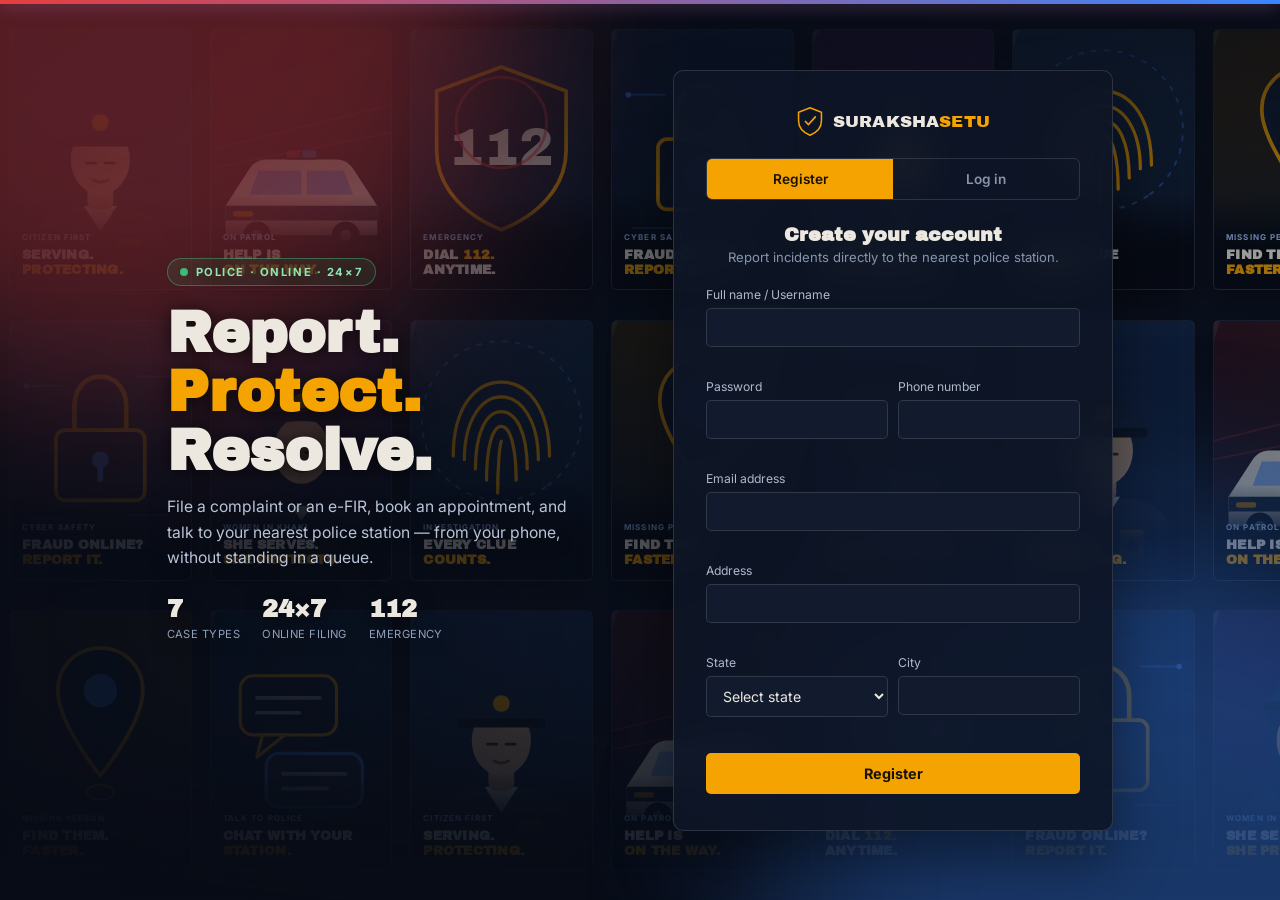
==== src/main/webapp/index.html @ 163b9b3d "SurakshaSetu: crime reporting system with JSP dashboard, officer data and Render deployment" ====
<!DOCTYPE html>
<html lang="en">
<head>
<meta charset="UTF-8">
<meta name="viewport" content="width=device-width, initial-scale=1, viewport-fit=cover">
<title>SurakshaSetu — Report. Protect. Resolve.</title>
<link href="https://fonts.googleapis.com/css2?family=Archivo+Black&family=Inter:wght@400;500;600;700&display=swap" rel="stylesheet">
<style>
  :root{
    --ink:#0B1220; --panel:#121B2E; --steel:#1B2A41;
    --paper:#ECE8DF; --amber:#F4A300; --green:#3DBE7A; --blue:#3A86FF;
    --line: rgba(236,232,223,0.14);
  }
  *{box-sizing:border-box; margin:0; padding:0;}
  html{scroll-padding-top:env(safe-area-inset-top,0px);}
  body{
    font-family:'Inter',sans-serif; background:var(--ink); color:var(--paper);
    min-height:100vh; padding-top:env(safe-area-inset-top,0px); padding-bottom:env(safe-area-inset-bottom,0px);
    overflow-x:hidden; position:relative;
  }

  /* ---------- Full-bleed animated poster background ---------- */
  .bg{position:fixed; inset:0; z-index:0; overflow:hidden;}
  .bg::after{
    content:""; position:absolute; inset:0; z-index:2;
    background:radial-gradient(ellipse at center, rgba(11,18,32,.55) 0%, rgba(11,18,32,.88) 62%, rgba(11,18,32,.97) 100%);
  }
  .rows{position:absolute; inset:0; display:flex; flex-direction:column; justify-content:space-evenly;}
  .row{display:flex; width:max-content;}
  .row.r1{animation:slide 48s linear infinite;}
  .row.r2{animation:slide 65s linear infinite; opacity:.75;}
  .row.r3{animation:slide 80s linear infinite; opacity:.55;}
  @keyframes slide{ from{transform:translateX(-50%);} to{transform:translateX(0);} }
  @media (prefers-reduced-motion: reduce){ .row{animation:none;} }

  .tile{
    width:280px; height:220px; flex-shrink:0; margin:0 10px; border-radius:8px;
    border:1px solid var(--line); position:relative; overflow:hidden;
    display:flex; flex-direction:column; justify-content:flex-end; padding:0;
  }
  .tile.a{background:linear-gradient(165deg,#15233C 0%,#0E1A2E 100%);}
  .tile.b{background:linear-gradient(165deg,#1A2A44 0%,#101C32 100%);}
  .tile.c{background:linear-gradient(165deg,#112036 0%,#0B1526 100%);}
  .tile.d{background:linear-gradient(165deg,#17273F 0%,#0F1B2F 100%);}
  .tile .art{
    flex:1; display:flex; align-items:center; justify-content:center; position:relative;
    background:repeating-linear-gradient(135deg, transparent 0 16px, rgba(244,163,0,0.05) 16px 32px);
  }
  .tile .art svg{width:88px; height:88px;}
  .tile .caption{padding:14px 18px 16px;}
  .tile h3{font-family:'Archivo Black',sans-serif; font-size:.92rem; line-height:1.2; color:var(--paper);}
  .tile h3 em{font-style:normal; color:var(--amber);}
  .tile p{font-size:.68rem; color:#8FA0BC; margin-top:5px;}
  .tile .badge{
    position:absolute; top:12px; left:12px; font-size:.58rem; font-weight:700; letter-spacing:.08em;
    padding:4px 8px; border-radius:3px; background:rgba(61,190,122,.15); color:var(--green); border:1px solid rgba(61,190,122,.4); z-index:2;
  }
  .tile .sirens{position:absolute; top:0; left:0; right:0; height:4px; display:flex;}
  .tile .sirens span{flex:1;}
  .tile .sirens span:first-child{background:var(--amber); opacity:.8;}
  .tile .sirens span:last-child{background:var(--blue); opacity:.8;}

  /* ---------- Centered form ---------- */
  .stage{position:relative; z-index:5; min-height:100vh; display:flex; align-items:center; justify-content:center; padding:40px 20px;}
  .card{
    width:100%; max-width:440px; background:rgba(18,27,46,.82); backdrop-filter:blur(14px);
    border:1px solid var(--line); border-radius:10px; padding:36px 32px; box-shadow:0 30px 60px rgba(0,0,0,.45);
  }
  .brand{display:flex; align-items:center; gap:10px; justify-content:center; margin-bottom:22px;}
  .shield{width:26px; height:29px; flex-shrink:0;}
  .brand span{font-family:'Archivo Black',sans-serif; font-size:1.05rem; letter-spacing:.01em;}
  .brand span em{font-style:normal; color:var(--amber);}

  .tabs{display:flex; border:1px solid var(--line); border-radius:6px; overflow:hidden; margin-bottom:24px;}
  .tabs button{
    flex:1; padding:12px; background:transparent; color:#8795AC; border:none; cursor:pointer;
    font-family:'Inter',sans-serif; font-weight:600; font-size:.85rem; transition:background .15s, color .15s;
  }
  .tabs button.active{background:var(--amber); color:#1a1200;}

  .view{display:none;} .view.active{display:block;}
  h3.title{font-family:'Archivo Black',sans-serif; font-size:1.2rem; margin-bottom:4px; text-align:center;}
  .sub{color:#8795AC; font-size:.82rem; margin-bottom:22px; text-align:center;}

  .field{margin-bottom:14px;}
  .field label{display:block; font-size:.76rem; color:#AEB9CC; margin-bottom:6px;}
  .field input, .field select{
    width:100%; padding:10px 12px; background:var(--panel); border:1px solid var(--line);
    border-radius:5px; color:var(--paper); font-size:.88rem; font-family:'Inter',sans-serif;
  }
  .field input:focus, .field select:focus{outline:2px solid var(--amber); outline-offset:1px; border-color:var(--amber);}
  .row2{display:grid; grid-template-columns:1fr 1fr; gap:10px;}
  .err{font-size:.72rem; color:#FF8585; margin-top:4px; min-height:14px;}

  .submit{
    width:100%; padding:12px; background:var(--amber); color:#1a1200; border:none; border-radius:5px;
    font-family:'Inter',sans-serif; font-weight:700; font-size:.9rem; cursor:pointer; margin-top:4px; transition:filter .15s;
  }
  .submit:hover{filter:brightness(1.08);}
  .switchLine{text-align:center; font-size:.8rem; color:#8795AC; margin-top:16px;}
  .switchLine a, .forgot{color:var(--amber); text-decoration:none; cursor:pointer;}
  .forgot{display:block; text-align:right; font-size:.76rem; margin:-6px 0 14px;}

  .banner{display:none; margin-top:14px; padding:11px 13px; border-radius:5px; font-size:.8rem; border:1px solid var(--line);}
  .banner.ok{display:block; background:rgba(61,190,122,.1); border-color:rgba(61,190,122,.4); color:#8CE8B2;}
  .banner.info{display:block; background:rgba(58,134,255,.1); border-color:rgba(58,134,255,.4); color:#9FC4FF;}
  .banner.bad{display:block; background:rgba(229,62,62,.1); border-color:rgba(229,62,62,.4); color:#FF9B9B;}

  /* ===== v2: poster wall, hero, siren bar, splash ===== */
  .siren-bar{position:fixed; top:0; left:0; right:0; height:4px; z-index:30; background:linear-gradient(90deg,#E53E3E,#3A86FF,#E53E3E); background-size:200% 100%; animation:siren 1.6s linear infinite; box-shadow:0 0 18px rgba(229,62,62,.6),0 0 18px rgba(58,134,255,.5);}
  @keyframes siren{from{background-position:0 0} to{background-position:200% 0}}
  .glow{position:fixed; z-index:1; width:60vmax; height:60vmax; border-radius:50%; filter:blur(90px); pointer-events:none; opacity:.35; animation:pulse 3.2s ease-in-out infinite alternate;}
  .glow.red{background:#E53E3E; top:-30vmax; left:-20vmax;}
  .glow.blue{background:#3A86FF; bottom:-30vmax; right:-20vmax; animation-delay:1.6s;}
  @keyframes pulse{from{opacity:.12} to{opacity:.38}}

  .rows{gap:0;}
  .row.r2{animation-name:slideRev;}
  @keyframes slideRev{ from{transform:translateX(0);} to{transform:translateX(-50%);} }
  .tile.poster{
    height:clamp(170px,29vh,300px); width:clamp(120px,20.3vh,210px); margin:0 9px; padding:0; border-radius:6px;
    border:1px solid rgba(255,255,255,.1); background:#0E1A2E; transition:transform .5s ease, filter .5s ease;
    box-shadow:0 10px 24px rgba(0,0,0,.5);
  }
  .tile.poster svg.pic{position:absolute; inset:0; width:100%; height:100%;}
  .tile.poster .cap{position:absolute; left:0; right:0; bottom:0; padding:30px 12px 12px; background:linear-gradient(transparent, rgba(5,9,18,.95) 55%);}
  .tile.poster h3{font-family:'Archivo Black',sans-serif; font-size:clamp(.62rem,1.55vh,.82rem); line-height:1.15; letter-spacing:.02em;}
  .tile.poster h3 em{font-style:normal; color:var(--amber);}
  .tile.poster .tag{display:inline-block; font-size:.5rem; font-weight:700; letter-spacing:.14em; color:#9FC4FF; margin-bottom:5px;}
  .tile.poster::after{content:""; position:absolute; top:0; left:-60%; width:40%; height:100%; background:linear-gradient(100deg,transparent,rgba(255,255,255,.14),transparent); transform:skewX(-18deg); animation:sweep 7s ease-in-out infinite;}
  .row.r2 .tile.poster::after{animation-delay:2s} .row.r3 .tile.poster::after{animation-delay:4s}
  @keyframes sweep{0%,60%{left:-60%} 100%{left:140%}}
  .bg:hover .tile.poster{filter:brightness(.8);}

  .stage{gap:6vw; justify-content:center;}
  .hero{max-width:430px; animation:heroIn 1s .5s cubic-bezier(.2,.8,.2,1) both;}
  .hero .pill{display:inline-flex; align-items:center; gap:8px; font-size:.7rem; font-weight:700; letter-spacing:.14em; color:#8CE8B2; border:1px solid rgba(61,190,122,.45); background:rgba(61,190,122,.1); padding:6px 12px; border-radius:99px;}
  .hero .pill i{width:8px; height:8px; border-radius:50%; background:var(--green); animation:blink 1.2s infinite;}
  @keyframes blink{50%{opacity:.2}}
  .hero h1{font-family:'Archivo Black',sans-serif; font-size:clamp(2.2rem,4.6vw,3.6rem); line-height:1.02; margin:18px 0 14px;}
  .hero h1 em{font-style:normal; color:var(--amber);}
  .hero p{color:#B9C4D8; line-height:1.6; font-size:.98rem;}
  .hero .stats{display:flex; gap:22px; margin-top:26px;}
  .hero .stats b{display:block; font-family:'Archivo Black',sans-serif; font-size:1.5rem; color:var(--paper);}
  .hero .stats span{font-size:.7rem; color:#8FA0BC; letter-spacing:.04em;}
  @keyframes heroIn{from{opacity:0; transform:translateX(-40px)} to{opacity:1; transform:none}}
  @media (max-width:980px){ .hero{display:none;} }

  .card{animation:rise .9s .35s cubic-bezier(.2,.8,.2,1) both;}
  @keyframes rise{from{opacity:0; transform:translateY(40px) scale(.97)} to{opacity:1; transform:none}}
  .view.active{animation:fadeView .45s ease both;}
  @keyframes fadeView{from{opacity:0; transform:translateY(8px)} to{opacity:1; transform:none}}
  .shield{animation:shieldPulse 2.4s ease-in-out infinite;}
  @keyframes shieldPulse{50%{filter:drop-shadow(0 0 8px rgba(244,163,0,.8))}}
  .submit{position:relative; overflow:hidden;}
  .submit:active{transform:scale(.98);}
  .helpline{margin-top:14px; text-align:center; font-size:.72rem; color:#8795AC;}
  .helpline b{color:#FF9B9B;}

  /* intro splash (Netflix-style) */
  .splash{position:fixed; inset:0; z-index:100; background:#05080F; display:flex; align-items:center; justify-content:center; flex-direction:column; gap:14px; animation:splashOut .7s 2s ease forwards; pointer-events:none;}
  .splash svg{width:74px; height:82px; animation:logoZoom 2s ease both;}
  .splash .word{font-family:'Archivo Black',sans-serif; font-size:clamp(1.6rem,6vw,2.6rem); letter-spacing:.14em; color:var(--paper); animation:wordIn 1.6s .2s ease both;}
  .splash .word em{font-style:normal; color:var(--amber);}
  .splash .bar{width:min(260px,60vw); height:3px; background:linear-gradient(90deg,#E53E3E,#3A86FF); transform-origin:left; animation:barGrow 1.6s .1s ease both;}
  @keyframes logoZoom{0%{opacity:0; transform:scale(.4)} 40%{opacity:1; transform:scale(1)} 100%{opacity:1; transform:scale(1.12)}}
  @keyframes wordIn{0%{opacity:0; letter-spacing:.5em} 100%{opacity:1; letter-spacing:.14em}}
  @keyframes barGrow{from{transform:scaleX(0)} to{transform:scaleX(1)}}
  @keyframes splashOut{to{opacity:0; visibility:hidden; transform:scale(1.15)}}
  @media (prefers-reduced-motion: reduce){ .splash{display:none;} .siren-bar,.glow,.tile.poster::after,.hero,.card,.shield{animation:none;} }

  .bg::after{background:linear-gradient(90deg,rgba(8,12,22,.9) 0%,rgba(8,12,22,.62) 42%,rgba(8,12,22,.34) 100%),linear-gradient(180deg,rgba(8,12,22,.7) 0%,transparent 22%,transparent 78%,rgba(8,12,22,.8) 100%);}
  .card{background:rgba(14,22,38,.9);}
  .hero{text-shadow:0 2px 18px rgba(0,0,0,.7);}
</style>
<meta name="theme-color" content="#0B1220">
<meta name="mobile-web-app-capable" content="yes">
<meta name="apple-mobile-web-app-capable" content="yes">
<meta name="apple-mobile-web-app-status-bar-style" content="black-translucent">
<link rel="stylesheet" href="mobile.css">
</head>
<body>

<div class="splash" aria-hidden="true">
  <svg viewBox="0 0 34 38" fill="none"><path d="M17 1L32 7V18C32 27 25.5 33.5 17 37C8.5 33.5 2 27 2 18V7L17 1Z" stroke="#F4A300" stroke-width="2"/><path d="M11 19L15 23L24 13" stroke="#F4A300" stroke-width="2.2" stroke-linecap="round" stroke-linejoin="round"/></svg>
  <div class="word">SURAKSHA<em>SETU</em></div>
  <div class="bar"></div>
</div>
<div class="siren-bar"></div>
<div class="glow red"></div><div class="glow blue"></div>

<div class="bg">
  <div class="rows" id="rows"></div>
</div>

<div class="stage">
  <div class="hero">
    <span class="pill"><i></i> POLICE &middot; ONLINE &middot; 24&times;7</span>
    <h1>Report.<br><em>Protect.</em><br>Resolve.</h1>
    <p>File a complaint or an e-FIR, book an appointment, and talk to your nearest police station &mdash; from your phone, without standing in a queue.</p>
    <div class="stats"><div><b>7</b><span>CASE TYPES</span></div><div><b>24&times;7</b><span>ONLINE FILING</span></div><div><b>112</b><span>EMERGENCY</span></div></div>
  </div>
  <div class="card">

    <div class="brand">
      <svg class="shield" viewBox="0 0 34 38" fill="none" xmlns="http://www.w3.org/2000/svg">
        <path d="M17 1L32 7V18C32 27 25.5 33.5 17 37C8.5 33.5 2 27 2 18V7L17 1Z" stroke="#F4A300" stroke-width="2"/>
        <path d="M11 19L15 23L24 13" stroke="#F4A300" stroke-width="2.2" stroke-linecap="round" stroke-linejoin="round"/>
      </svg>
      <span>SURAKSHA<em>SETU</em></span>
    </div>

    <div class="tabs">
      <button id="tabRegister" class="active" onclick="switchView('register')">Register</button>
      <button id="tabLogin" onclick="switchView('login')">Log in</button>
    </div>

    <!-- REGISTER -->
    <div class="view active" id="view-register">
      <h3 class="title">Create your account</h3>
      <p class="sub">Report incidents directly to the nearest police station.</p>

      <form id="registerForm" novalidate>
        <div class="field">
          <label for="r-username">Full name / Username</label>
          <input id="r-username" type="text" autocomplete="username">
          <div class="err" id="err-r-username"></div>
        </div>

        <div class="row2">
          <div class="field">
            <label for="r-password">Password</label>
            <input id="r-password" type="password" autocomplete="new-password">
            <div class="err" id="err-r-password"></div>
          </div>
          <div class="field">
            <label for="r-phone">Phone number</label>
            <input id="r-phone" type="tel" maxlength="10">
            <div class="err" id="err-r-phone"></div>
          </div>
        </div>

        <div class="field">
          <label for="r-email">Email address</label>
          <input id="r-email" type="email" autocomplete="email">
          <div class="err" id="err-r-email"></div>
        </div>

        <div class="field">
          <label for="r-address">Address</label>
          <input id="r-address" type="text">
          <div class="err" id="err-r-address"></div>
        </div>

        <div class="row2">
          <div class="field">
            <label for="r-state">State</label>
            <select id="r-state">
              <option value="">Select state</option>
              <option>Karnataka</option><option>Tamil Nadu</option><option>Maharashtra</option>
              <option>Delhi</option><option>Telangana</option><option>Kerala</option>
              <option>West Bengal</option><option>Uttar Pradesh</option><option>Gujarat</option>
              <option>Rajasthan</option><option>Punjab</option><option>Odisha</option><option>Assam</option>
              <option>Andhra Pradesh</option>
            </select>
            <div class="err" id="err-r-state"></div>
          </div>
          <div class="field">
            <label for="r-city">City</label>
            <input id="r-city" type="text">
            <div class="err" id="err-r-city"></div>
          </div>
        </div>

        <button type="submit" class="submit">Register</button>
        <div class="banner" id="r-banner"></div>
      </form>
    </div>

    <!-- LOGIN -->
    <div class="view" id="view-login">
      <h3 class="title">Welcome back</h3>
      <p class="sub">Log in to file a report or track an existing case.</p>

      <form id="loginForm" novalidate>
        <div class="field">
          <label for="l-email">Email address</label>
          <input id="l-email" type="email" autocomplete="email">
          <div class="err" id="err-l-email"></div>
        </div>
        <div class="field">
          <label for="l-username">Username</label>
          <input id="l-username" type="text" autocomplete="username">
          <div class="err" id="err-l-username"></div>
        </div>
        <div class="field">
          <label for="l-password">Password</label>
          <input id="l-password" type="password" autocomplete="current-password">
          <div class="err" id="err-l-password"></div>
        </div>
        <a class="forgot" onclick="forgotPassword()">Forgot password?</a>

        <button type="submit" class="submit">Log in</button>
        <div class="banner" id="l-banner"></div>
      </form>

      <p class="helpline">In an emergency, don't wait &mdash; dial <b>112</b></p>
      <p class="switchLine">New to SurakshaSetu? <a onclick="switchView('register')">Create an account</a></p>
    </div>

  </div>
</div>

<script>
/* ---------------- Background poster wall (original illustrations) ---------------- */
const GRAD = (id,a,b)=>`<defs><linearGradient id="${id}" x1="0" y1="0" x2="0" y2="1"><stop offset="0" stop-color="${a}"/><stop offset="1" stop-color="${b}"/></linearGradient></defs>`;
const BG = (id,a,b)=>`${GRAD(id,a,b)}<rect width="200" height="280" fill="url(#${id})"/>`;
const OFFICER = `<path d="M30 280V225C30 200 60 190 100 190C140 190 170 200 170 225V280Z" fill="#1B2A41"/><path d="M82 190L100 218L118 190Z" fill="#ECE8DF"/><path d="M100 218L92 280H108Z" fill="#0B1220"/><rect x="118" y="226" width="26" height="30" rx="4" fill="#F4A300"/><path d="M131 232l3 7 7 1-5 5 1 7-6-4-6 4 1-7-5-5 7-1z" fill="#1a1200"/><rect x="86" y="160" width="28" height="34" rx="8" fill="#C9A27E"/><ellipse cx="100" cy="140" rx="32" ry="38" fill="#D9B38F"/><path d="M62 128C62 104 78 96 100 96C122 96 138 104 138 128C138 120 120 114 100 114C80 114 62 120 62 128Z" fill="#0F1A2E"/><path d="M56 118H144L138 106C134 92 120 82 100 82C80 82 66 92 62 106Z" fill="#162743"/><rect x="52" y="116" width="96" height="10" rx="4" fill="#0B1220"/><circle cx="100" cy="100" r="9" fill="#F4A300"/><path d="M85 144h10M105 144h10" stroke="#3b2a1a" stroke-width="3" stroke-linecap="round"/><path d="M92 162q8 5 16 0" stroke="#7a5638" stroke-width="3" fill="none" stroke-linecap="round"/>`;
const OFFICERW = `<path d="M30 280V225C30 200 60 190 100 190C140 190 170 200 170 225V280Z" fill="#1B2A41"/><path d="M82 190L100 216L118 190Z" fill="#ECE8DF"/><rect x="86" y="160" width="28" height="34" rx="8" fill="#B88B68"/><path d="M60 140C56 100 76 84 100 84C124 84 144 100 140 140C140 190 130 200 128 200L72 200C70 200 60 190 60 140Z" fill="#0F1A2E"/><ellipse cx="100" cy="140" rx="30" ry="36" fill="#C99C77"/><path d="M62 112C62 92 78 80 100 80C122 80 138 92 138 112L138 120C128 104 72 104 62 120Z" fill="#0F1A2E"/><path d="M60 100H140L134 90C130 76 118 68 100 68C82 68 70 76 66 90Z" fill="#162743"/><rect x="56" y="98" width="88" height="9" rx="4" fill="#0B1220"/><circle cx="100" cy="86" r="8" fill="#F4A300"/><path d="M86 142h9M105 142h9" stroke="#3b2a1a" stroke-width="3" stroke-linecap="round"/><path d="M92 160q8 5 16 0" stroke="#7a3d3d" stroke-width="3" fill="none" stroke-linecap="round"/><rect x="120" y="228" width="24" height="28" rx="4" fill="#F4A300"/>`;
const CAR = `<path d="M18 190L44 150C48 144 54 140 62 140H138C146 140 152 144 156 150L182 190V222H18Z" fill="#ECE8DF"/><path d="M18 190H182V206H18Z" fill="#162743"/><path d="M54 152H100V178H44Z M106 152H146L156 178H106Z" fill="#3A86FF" opacity=".55"/><rect x="82" y="128" width="36" height="12" rx="3" fill="#0B1220"/><rect x="84" y="130" width="15" height="8" fill="#E53E3E"><animate attributeName="opacity" values="1;.15;1" dur=".8s" repeatCount="indefinite"/></rect><rect x="101" y="130" width="15" height="8" fill="#3A86FF"><animate attributeName="opacity" values=".15;1;.15" dur=".8s" repeatCount="indefinite"/></rect><circle cx="52" cy="222" r="15" fill="#0B1220"/><circle cx="52" cy="222" r="6" fill="#8FA0BC"/><circle cx="148" cy="222" r="15" fill="#0B1220"/><circle cx="148" cy="222" r="6" fill="#8FA0BC"/><rect x="26" y="196" width="22" height="6" rx="3" fill="#F4A300"/><path d="M0 150L200 110M0 130L200 80" stroke="#E53E3E" stroke-width="2" opacity=".25"/>`;
const SHIELD112 = `<path d="M100 40L170 66V130C170 170 140 200 100 216C60 200 30 170 30 130V66Z" fill="#101C32" stroke="#F4A300" stroke-width="4"/><text x="100" y="146" text-anchor="middle" font-family="Archivo Black, sans-serif" font-size="56" fill="#ECE8DF">112</text><circle cx="100" cy="100" r="46" fill="none" stroke="#E53E3E" stroke-width="3" opacity=".6"><animate attributeName="r" values="40;86;40" dur="2.4s" repeatCount="indefinite"/><animate attributeName="opacity" values=".7;0;.7" dur="2.4s" repeatCount="indefinite"/></circle>`;
const CYBER = `<rect x="52" y="118" width="96" height="76" rx="10" fill="#101C32" stroke="#F4A300" stroke-width="4"/><path d="M72 118V92C72 72 85 60 100 60C115 60 128 72 128 92V118" fill="none" stroke="#F4A300" stroke-width="5"/><circle cx="100" cy="150" r="9" fill="#3A86FF"/><rect x="97" y="156" width="6" height="18" rx="3" fill="#3A86FF"/><path d="M20 70H60M140 60H182M24 214H70M130 210H176" stroke="#3A86FF" stroke-width="2" opacity=".5"/><circle cx="20" cy="70" r="3" fill="#3A86FF"/><circle cx="182" cy="60" r="3" fill="#3A86FF"/>`;
const FPRINT = `<g fill="none" stroke="#F4A300" stroke-width="3.5" stroke-linecap="round"><path d="M60 150C60 108 78 82 100 82C122 82 140 108 140 150"/><path d="M72 160C72 120 84 98 100 98C116 98 128 120 128 160"/><path d="M84 172C84 138 90 114 100 114C110 114 116 138 116 172"/><path d="M96 186C96 160 98 134 100 130"/><path d="M48 146C48 96 70 66 100 66C130 66 152 96 152 146"/></g><circle cx="100" cy="108" r="86" fill="none" stroke="#3A86FF" stroke-width="2" stroke-dasharray="6 8" opacity=".5"><animateTransform attributeName="transform" type="rotate" from="0 100 108" to="360 100 108" dur="14s" repeatCount="indefinite"/></circle>`;
const PIN = `<path d="M100 40C74 40 54 60 54 86C54 122 100 178 100 178C100 178 146 122 146 86C146 60 126 40 100 40Z" fill="#101C32" stroke="#F4A300" stroke-width="4"/><circle cx="100" cy="86" r="18" fill="#3A86FF"/><ellipse cx="100" cy="196" rx="34" ry="8" fill="none" stroke="#F4A300" stroke-width="2"><animate attributeName="rx" values="14;46;14" dur="2.2s" repeatCount="indefinite"/><animate attributeName="opacity" values="1;0;1" dur="2.2s" repeatCount="indefinite"/></ellipse>`;
const CHAT = `<rect x="34" y="70" width="104" height="64" rx="14" fill="#101C32" stroke="#F4A300" stroke-width="3.5"/><path d="M58 134L52 158L82 134Z" fill="#101C32" stroke="#F4A300" stroke-width="3.5" stroke-linejoin="round"/><rect x="62" y="154" width="104" height="58" rx="14" fill="#1B2A41" stroke="#3A86FF" stroke-width="3.5"/><path d="M52 94H120M52 110H98M80 176H148M80 192H128" stroke="#8FA0BC" stroke-width="4" stroke-linecap="round"/>`;
const posters = [
  {art:BG('g1','#16315C','#0A1424')+OFFICER, tag:'CITIZEN FIRST', h:'SERVING.<br><em>PROTECTING.</em>'},
  {art:BG('g2','#3B1620','#0A1424')+CAR, tag:'ON PATROL', h:'HELP IS<br><em>ON THE WAY.</em>'},
  {art:BG('g3','#14284A','#0A1424')+SHIELD112, tag:'EMERGENCY', h:'DIAL <em>112.</em><br>ANYTIME.'},
  {art:BG('g4','#10284A','#07101E')+CYBER, tag:'CYBER SAFETY', h:'FRAUD ONLINE?<br><em>REPORT IT.</em>'},
  {art:BG('g5','#2A1A44','#0A1424')+OFFICERW, tag:'WOMEN IN KHAKI', h:'SHE SERVES.<br><em>SHE PROTECTS.</em>'},
  {art:BG('g6','#17304F','#0A1424')+FPRINT, tag:'INVESTIGATION', h:'EVERY CLUE<br><em>COUNTS.</em>'},
  {art:BG('g7','#3A2A10','#0A1424')+PIN, tag:'MISSING PERSON', h:'FIND THEM.<br><em>FASTER.</em>'},
  {art:BG('g8','#12294A','#07101E')+CHAT, tag:'TALK TO POLICE', h:'CHAT WITH YOUR<br><em>STATION.</em>'},
];
function tileHTML(t, n){
  const art = t.art.replace(/id="(g\d)"/g, `id="$1_${n}"`).replace(/url\(#(g\d)\)/g, `url(#$1_${n})`).replace(/href="#(g\d)"/g,'');
  return `<div class="tile poster"><div class="sirens"><span></span><span></span></div>
    <svg class="pic" viewBox="0 0 200 280" preserveAspectRatio="xMidYMid slice" xmlns="http://www.w3.org/2000/svg">${art}</svg>
    <div class="cap"><span class="tag">${t.tag}</span><h3>${t.h}</h3></div></div>`;
}
const rowsEl = document.getElementById('rows');
let uid = 0;
for(let i=0;i<3;i++){
  const row = document.createElement('div');
  row.className = 'row r'+(i+1);
  const order = posters.map((_,k)=>posters[(k+i*3)%posters.length]);
  // the set is rendered twice so the -50% scroll loops seamlessly
  row.innerHTML = order.map(t=>tileHTML(t,uid++)).join('') + order.map(t=>tileHTML(t,uid++)).join('');
  rowsEl.appendChild(row);
}

/* ---------------- Tabs ---------------- */
function switchView(name){
  document.getElementById('view-register').classList.toggle('active', name==='register');
  document.getElementById('view-login').classList.toggle('active', name==='login');
  document.getElementById('tabRegister').classList.toggle('active', name==='register');
  document.getElementById('tabLogin').classList.toggle('active', name==='login');
}

/* ---------------- Validation helpers ---------------- */
function setErr(id, msg){ document.getElementById('err-'+id).textContent = msg || ''; }
function isEmpty(v){ return !v || v.trim().length === 0; }
function validEmail(v){ return /^[^\s@]+@[^\s@]+\.[^\s@]+$/.test(v); }
function validPhone(v){ return /^\d{10}$/.test(v); }
function validPassword(v){ return v.length >= 6 && /\d/.test(v); }

function showBanner(el, type, msg){
  el.className = 'banner ' + type;
  el.style.display = 'block';
  el.textContent = msg;
}

/* ---------------- Register ---------------- */
document.getElementById('registerForm').addEventListener('submit', function(e){
  e.preventDefault();
  let ok = true;
  const username = document.getElementById('r-username').value.trim();
  const password = document.getElementById('r-password').value;
  const phone = document.getElementById('r-phone').value.trim();
  const email = document.getElementById('r-email').value.trim();
  const address = document.getElementById('r-address').value.trim();
  const state = document.getElementById('r-state').value;
  const city = document.getElementById('r-city').value.trim();

  ['r-username','r-password','r-phone','r-email','r-address','r-state','r-city'].forEach(id=>setErr(id,''));

  if(isEmpty(username) || username.length < 4){ setErr('r-username','At least 4 characters.'); ok=false; }
  if(!validPassword(password)){ setErr('r-password','Min 6 chars, include a number.'); ok=false; }
  if(!validPhone(phone)){ setErr('r-phone','Enter a 10-digit number.'); ok=false; }
  if(!validEmail(email)){ setErr('r-email','Enter a valid email.'); ok=false; }
  if(isEmpty(address)){ setErr('r-address','Address is required.'); ok=false; }
  if(isEmpty(state)){ setErr('r-state','Select a state.'); ok=false; }
  if(isEmpty(city)){ setErr('r-city','City is required.'); ok=false; }

  const banner = document.getElementById('r-banner');
  banner.style.display='none';
  if(!ok) return;

  const record = { username, password, phone, address, state, city, email };

  fetch('/SurakshaSetu/register', {
    method: 'POST',
    headers: {'Content-Type': 'application/x-www-form-urlencoded'},
    body: new URLSearchParams(record)
  })
  .then(res => res.json())
  .then(data => {
    showBanner(banner, data.status === 'success' ? 'ok' : 'bad', data.message);
  })
  .catch(() => {
    showBanner(banner, 'bad', 'Could not reach the server. Is Jetty running?');
  });
});

/* ---------------- Login ---------------- */
document.getElementById('loginForm').addEventListener('submit', function(e){
  e.preventDefault();
  let ok = true;
  const email = document.getElementById('l-email').value.trim();
  const username = document.getElementById('l-username').value.trim();
  const password = document.getElementById('l-password').value;

  ['l-email','l-username','l-password'].forEach(id=>setErr(id,''));

  if(!validEmail(email)){ setErr('l-email','Enter a valid email.'); ok=false; }
  if(isEmpty(username)){ setErr('l-username','Username is required.'); ok=false; }
  if(isEmpty(password)){ setErr('l-password','Password is required.'); ok=false; }

  const banner = document.getElementById('l-banner');
  banner.style.display='none';
  if(!ok) return;

  fetch('/SurakshaSetu/login', {
    method: 'POST',
    headers: {'Content-Type': 'application/x-www-form-urlencoded'},
    body: new URLSearchParams({ email, username, password })
  })
  .then(res => res.json())
  .then(data => {
    showBanner(banner, data.status === 'success' ? 'ok' : 'bad', data.message);
    if (data.redirect) setTimeout(() => { location.href = data.redirect; }, 800);
  })
  .catch(() => {
    showBanner(banner, 'bad', 'Could not reach the server. Is Jetty running?');
  });
});

function forgotPassword(){
  const banner = document.getElementById('l-banner');
  showBanner(banner, 'info', 'This triggers the OTP flow — OtpService generates a code, EmailService mails it to your registered address.');
}
</script>
</body>
</html>
---- src/main/webapp/mobile.css ----
/* Phone / touch polish shared by every page. Loaded last so it wins over page styles. */
html { -webkit-text-size-adjust: 100%; text-size-adjust: 100%; }
button, a, select, input, textarea, [role="button"], [role="tab"] { touch-action: manipulation; }
img, video, svg, canvas { max-width: 100%; }
body { overflow-wrap: break-word; }

@media (max-width: 700px) {
  /* 16px inputs stop iOS Safari zooming the page when a field is focused */
  input, select, textarea { font-size: 16px !important; }
  /* comfortable thumb-sized targets */
  button, .btn, select, input[type="checkbox"] + label { min-height: 44px; }
  #hubMenu, .hubMenu { min-width: 44px; min-height: 44px; }
  /* never let wide content (tables, code, cards) push the page sideways */
  table { display: block; max-width: 100%; overflow-x: auto; -webkit-overflow-scrolling: touch; }
  pre, code { white-space: pre-wrap; word-break: break-word; }
  .card, .panel, section { max-width: 100%; }
  /* keep floating buttons clear of the iPhone home bar */
  .sos, #sos, .fab, #hd-fab { margin-bottom: env(safe-area-inset-bottom, 0px); }
}

@media (max-width: 380px) {
  body { font-size: 15px; }
}

/* landscape phones: keep the notch area free */
@supports (padding: max(0px)) {
  body { padding-left: max(0px, env(safe-area-inset-left)); padding-right: max(0px, env(safe-area-inset-right)); }
}
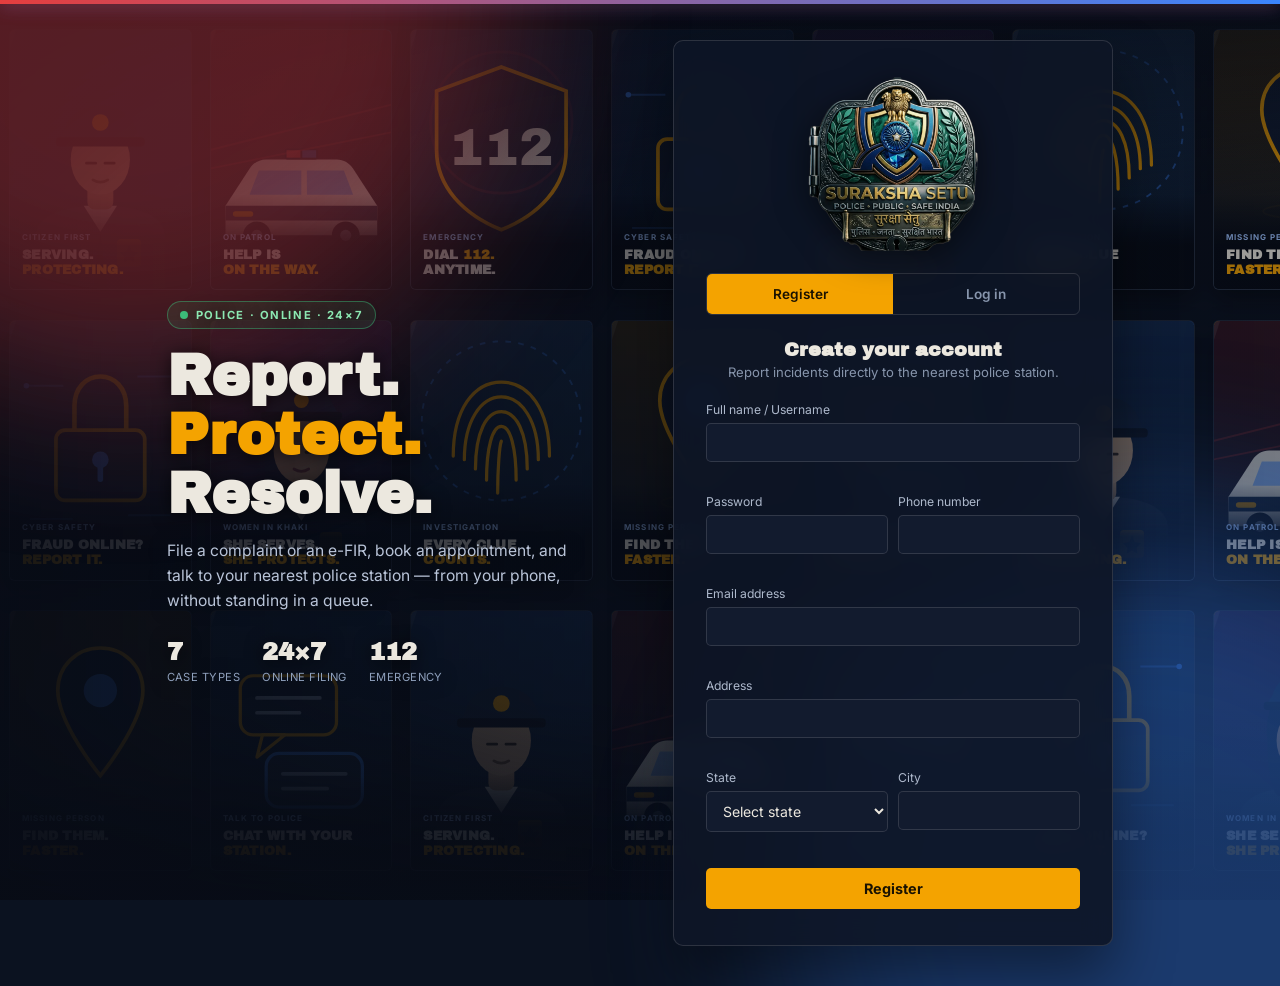
==== commit edc201dc: "Use the official SurakshaSetu logo" ====
--- a/src/main/webapp/index.html
+++ b/src/main/webapp/index.html
@@ -68,6 +68,7 @@
   }
   .brand{display:flex; align-items:center; gap:10px; justify-content:center; margin-bottom:22px;}
   .shield{width:26px; height:29px; flex-shrink:0;}
+  .brandlogo{width:170px; max-width:60%; height:auto; display:block; filter:drop-shadow(0 6px 16px rgba(0,0,0,.5));}
   .brand span{font-family:'Archivo Black',sans-serif; font-size:1.05rem; letter-spacing:.01em;}
   .brand span em{font-style:normal; color:var(--amber);}
 
@@ -159,7 +160,7 @@
 
   /* intro splash (Netflix-style) */
   .splash{position:fixed; inset:0; z-index:100; background:#05080F; display:flex; align-items:center; justify-content:center; flex-direction:column; gap:14px; animation:splashOut .7s 2s ease forwards; pointer-events:none;}
-  .splash svg{width:74px; height:82px; animation:logoZoom 2s ease both;}
+  .splash .splashlogo{width:min(300px,70vw); height:auto; animation:logoZoom 2s ease both; filter:drop-shadow(0 10px 30px rgba(0,0,0,.6));}
   .splash .word{font-family:'Archivo Black',sans-serif; font-size:clamp(1.6rem,6vw,2.6rem); letter-spacing:.14em; color:var(--paper); animation:wordIn 1.6s .2s ease both;}
   .splash .word em{font-style:normal; color:var(--amber);}
   .splash .bar{width:min(260px,60vw); height:3px; background:linear-gradient(90deg,#E53E3E,#3A86FF); transform-origin:left; animation:barGrow 1.6s .1s ease both;}
@@ -177,13 +178,16 @@
 <meta name="mobile-web-app-capable" content="yes">
 <meta name="apple-mobile-web-app-capable" content="yes">
 <meta name="apple-mobile-web-app-status-bar-style" content="black-translucent">
+<link rel="icon" href="favicon-32.png" sizes="32x32" type="image/png">
+<link rel="icon" href="favicon.ico" sizes="any">
+<link rel="apple-touch-icon" href="apple-touch-icon.png">
+<link rel="manifest" href="site.webmanifest">
 <link rel="stylesheet" href="mobile.css">
 </head>
 <body>
 
 <div class="splash" aria-hidden="true">
-  <svg viewBox="0 0 34 38" fill="none"><path d="M17 1L32 7V18C32 27 25.5 33.5 17 37C8.5 33.5 2 27 2 18V7L17 1Z" stroke="#F4A300" stroke-width="2"/><path d="M11 19L15 23L24 13" stroke="#F4A300" stroke-width="2.2" stroke-linecap="round" stroke-linejoin="round"/></svg>
-  <div class="word">SURAKSHA<em>SETU</em></div>
+  <img class="splashlogo" src="logo.webp" alt="">
   <div class="bar"></div>
 </div>
 <div class="siren-bar"></div>
@@ -202,13 +206,7 @@
   </div>
   <div class="card">
 
-    <div class="brand">
-      <svg class="shield" viewBox="0 0 34 38" fill="none" xmlns="http://www.w3.org/2000/svg">
-        <path d="M17 1L32 7V18C32 27 25.5 33.5 17 37C8.5 33.5 2 27 2 18V7L17 1Z" stroke="#F4A300" stroke-width="2"/>
-        <path d="M11 19L15 23L24 13" stroke="#F4A300" stroke-width="2.2" stroke-linecap="round" stroke-linejoin="round"/>
-      </svg>
-      <span>SURAKSHA<em>SETU</em></span>
-    </div>
+    <div class="brand"><img class="brandlogo" src="logo.webp" alt="SurakshaSetu: Police, Public, Safe India"></div>
 
     <div class="tabs">
       <button id="tabRegister" class="active" onclick="switchView('register')">Register</button>
--- a/src/main/webapp/mobile.css
+++ b/src/main/webapp/mobile.css
@@ -26,3 +26,7 @@
 @supports (padding: max(0px)) {
   body { padding-left: max(0px, env(safe-area-inset-left)); padding-right: max(0px, env(safe-area-inset-right)); }
 }
+
+/* header logo on the police and admin pages */
+.brand .brandimg{width:28px;height:28px;border-radius:7px;vertical-align:middle;margin-right:8px;display:inline-block}
+.brandmark img.logo{border-radius:9px;object-fit:cover}
